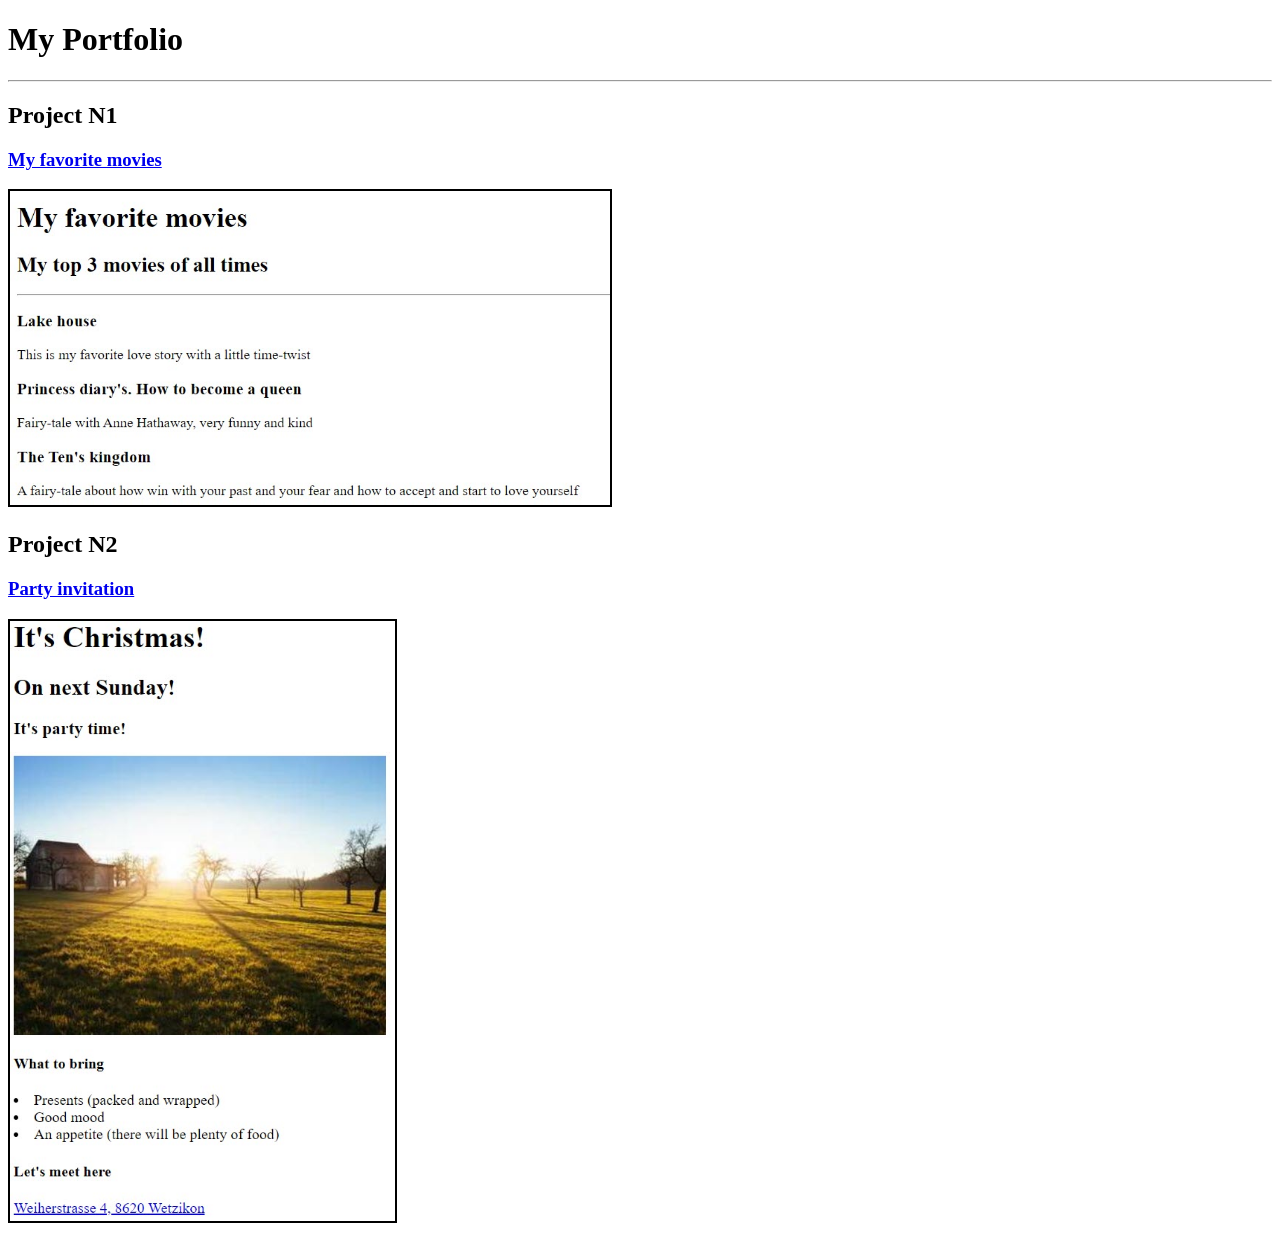
==== index.html @ 96f9e2df "Add files via upload" ====
<!-- TODO 1: Create the HTML Boilerplate -->
<!DOCTYPE html>
<html lang="en">
<head>
    <meta charset="UTF-8">
    <meta name="viewport" content="width=device-width, initial-scale=1.0">
    <title>Document</title>
</head>
<body>
    <h1>My Portfolio</h1>
    <hr/>
    <h2>Project N1</h2>
    <h3> <a href=".\public\My-favorite-movies.html"> My favorite movies </a> </h3>
    <img src=".\assets\images\My favorite movies.jpg" alt="Screenshot with My favorite movies ranking" width="600" class="center" style="border: 2px solid;" >
    <h2>Project N2</h2>
    <h3> <a href=".\public\Party invitation.html"> Party invitation </a> </h3>
    <img src=".\assets\images\Party invitation.jpg" alt="Screenshot with Party invitation" height="600" style="border: 2px solid;" class="center">

</body>
</html>
<!-- TODO 2: Add Your previous projects' HTML into the public folder -->

<!-- TODO 3: Take screenshots of your project previews and add the images to the images folder -->

<!-- TODO 4: Add titles/subtitles etc. -->

<!-- TODO 5: Add a link to the project pages -->

<!-- TODO 6: Add images to show the project previews
HINT for TODO 6: You can use the height attribute set to 200 to make the image smaller:
https://developer.mozilla.org/en-US/docs/Web/HTML/Element/img#attr-height -->

<!-- TODO 7: Add the Contact Me and About Me page links -->
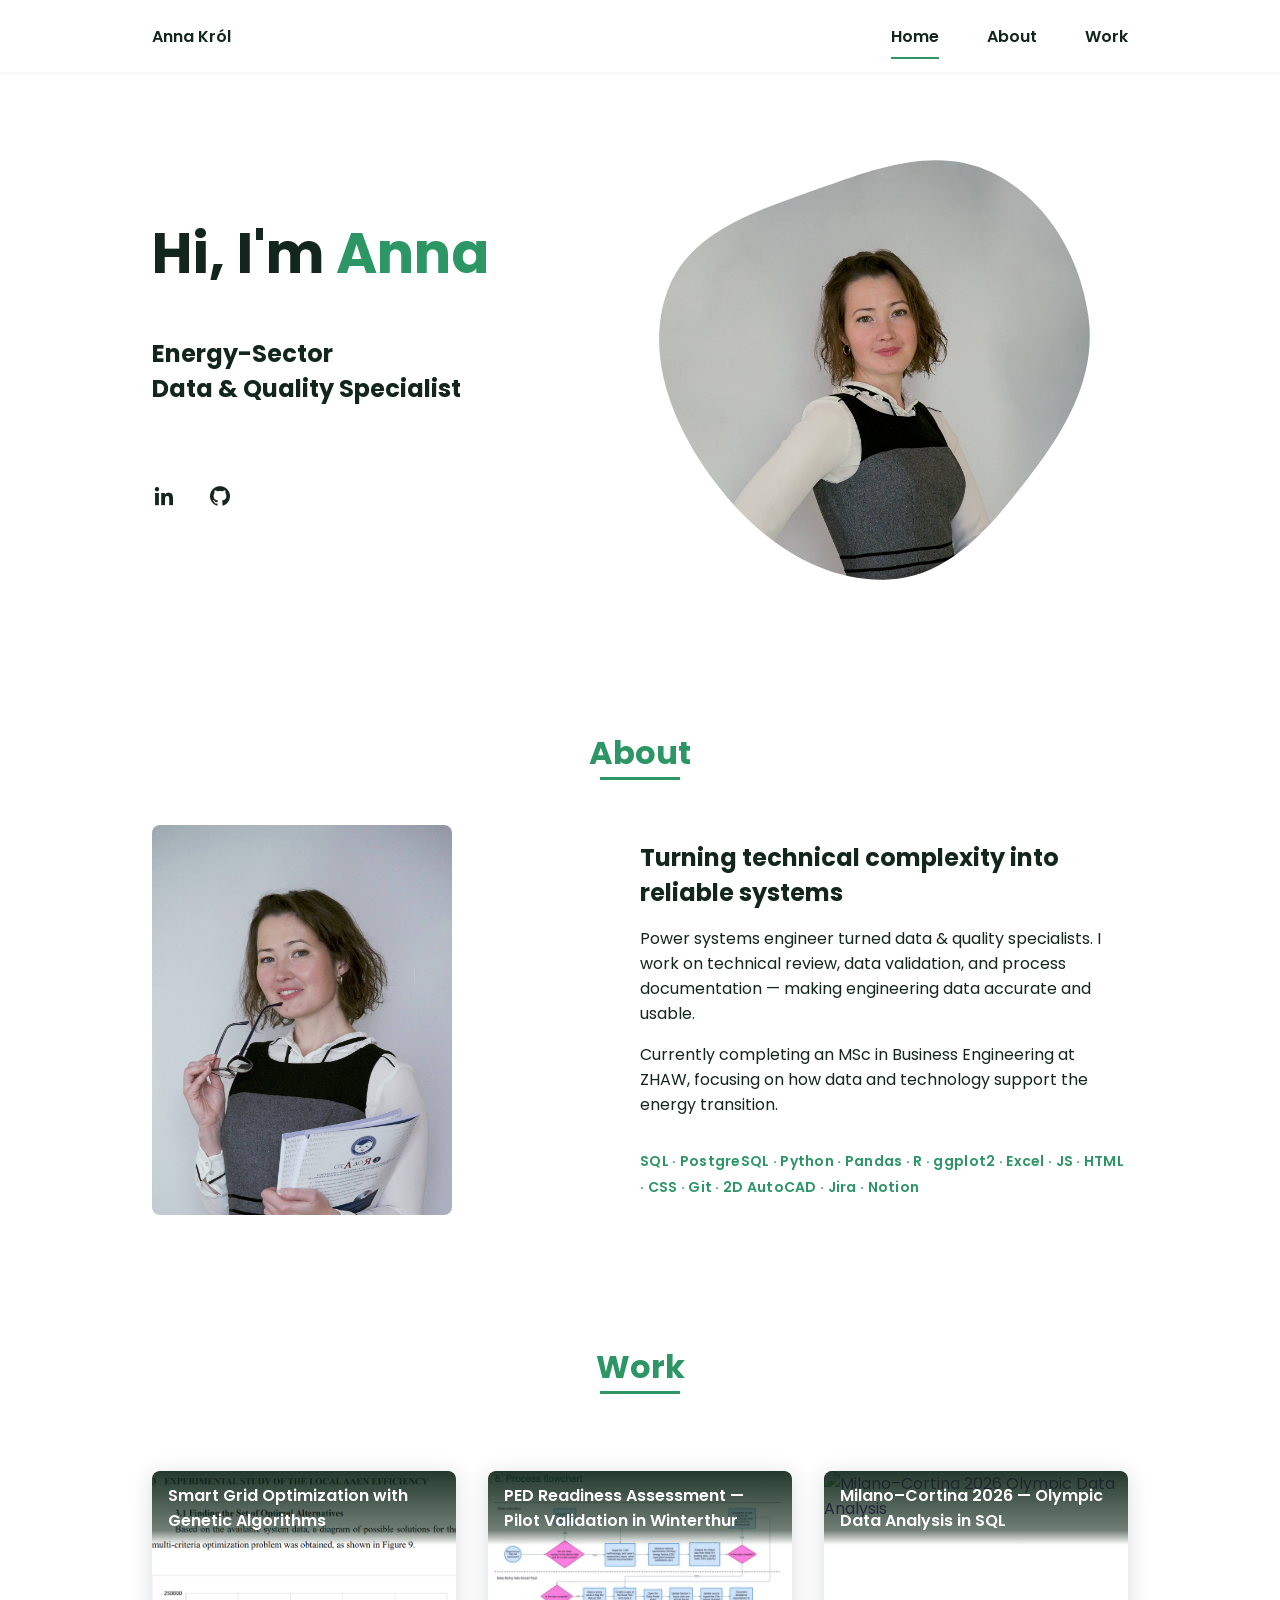
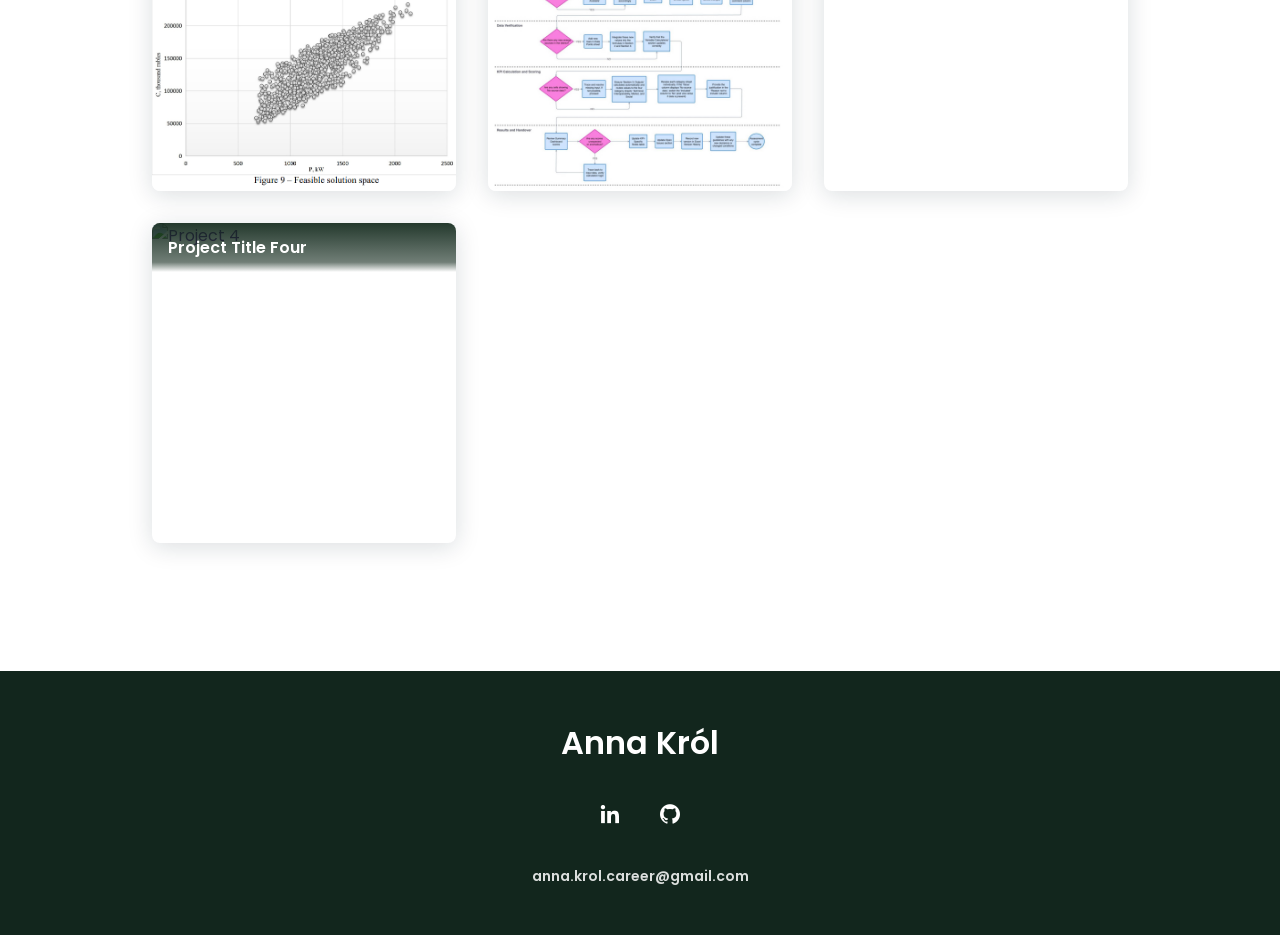
==== commit ec0a76be: "customised version" ====
--- a/index.html
+++ b/index.html
@@ -1,33 +1,163 @@
-<!-- TODO 1: Create the HTML Boilerplate -->
-<!DOCTYPE html>
-<html lang="en">
-<head>
-    <meta charset="UTF-8">
-    <meta name="viewport" content="width=device-width, initial-scale=1.0">
-    <title>Document</title>
-</head>
-<body>
-    <h1>My Portfolio</h1>
-    <hr/>
-    <h2>Project N1</h2>
-    <h3> <a href=".\public\My-favorite-movies.html"> My favorite movies </a> </h3>
-    <img src=".\assets\images\My favorite movies.jpg" alt="Screenshot with My favorite movies ranking" width="600" class="center" style="border: 2px solid;" >
-    <h2>Project N2</h2>
-    <h3> <a href=".\public\Party invitation.html"> Party invitation </a> </h3>
-    <img src=".\assets\images\Party invitation.jpg" alt="Screenshot with Party invitation" height="600" style="border: 2px solid;" class="center">
-
-</body>
-</html>
-<!-- TODO 2: Add Your previous projects' HTML into the public folder -->
-
-<!-- TODO 3: Take screenshots of your project previews and add the images to the images folder -->
-
-<!-- TODO 4: Add titles/subtitles etc. -->
-
-<!-- TODO 5: Add a link to the project pages -->
-
-<!-- TODO 6: Add images to show the project previews
-HINT for TODO 6: You can use the height attribute set to 200 to make the image smaller:
-https://developer.mozilla.org/en-US/docs/Web/HTML/Element/img#attr-height -->
-
-<!-- TODO 7: Add the Contact Me and About Me page links -->+<!DOCTYPE html>
+<html lang="en">
+    <head>
+        <meta charset="UTF-8">
+        <meta name="viewport" content="width=device-width, initial-scale=1.0">
+
+        <link rel="stylesheet" href="assets/css/styles.css">
+
+        <!-- =====BOX ICONS===== -->
+        <link href='https://cdn.jsdelivr.net/npm/boxicons@2.0.5/css/boxicons.min.css' rel='stylesheet'>
+
+        <title>Anna Król | Portfolio</title>
+    </head>
+    <body>
+        <!--===== HEADER =====-->
+        <header class="l-header">
+            <nav class="nav bd-grid">
+                <div>
+                    <a href="#" class="nav__logo">Anna Król</a>
+                </div>
+
+                <div class="nav__menu" id="nav-menu">
+                    <ul class="nav__list">
+                        <li class="nav__item"><a href="#home" class="nav__link active-link">Home</a></li>
+                        <li class="nav__item"><a href="#about" class="nav__link">About</a></li>
+                        <li class="nav__item"><a href="#work" class="nav__link">Work</a></li>
+                    </ul>
+                </div>
+
+                <div class="nav__toggle" id="nav-toggle">
+                    <i class='bx bx-menu'></i>
+                </div>
+            </nav>
+        </header>
+
+        <main class="l-main">
+            <!--===== HOME =====-->
+            <section class="home bd-grid" id="home">
+                <div class="home__data">
+                    <h1 class="home__title">Hi, I'm <span class="home__title-color">Anna</span></h1>
+                    <h2 class="home__subtitle"><span class="home__subtitle-color">Energy-Sector <br> Data &amp; Quality Specialist</span></h2>
+                </div>
+
+                <div class="home__social">
+                    <a href="https://www.linkedin.com/in/anna-krol-/" target="_blank" rel="noopener noreferrer" class="home__social-icon" aria-label="LinkedIn"><i class='bx bxl-linkedin'></i></a>
+                    <a href="https://github.com/anitak" target="_blank" rel="noopener noreferrer" class="home__social-icon" aria-label="GitHub"><i class='bx bxl-github'></i></a>
+                </div>
+
+                <div class="home__img">
+                    <svg class="home__blob" viewBox="0 0 500 500" xmlns="http://www.w3.org/2000/svg" xmlns:xlink="http://www.w3.org/1999/xlink">
+                        <mask id="mask0" mask-type="alpha">
+                            <path d="M9.19024 145.964C34.0253 76.5814 114.865 54.7299 184.111 29.4823C245.804 6.98884 311.86 -14.9503 370.735 14.143C431.207 44.026 467.948 107.508 477.191 174.311C485.897 237.229 454.931 294.377 416.506 344.954C373.74 401.245 326.068 462.801 255.442 466.189C179.416 469.835 111.552 422.137 65.1576 361.805C17.4835 299.81 -17.1617 219.583 9.19024 145.964Z"/>
+                        </mask>
+                        <g mask="url(#mask0)">
+                            <path d="M9.19024 145.964C34.0253 76.5814 114.865 54.7299 184.111 29.4823C245.804 6.98884 311.86 -14.9503 370.735 14.143C431.207 44.026 467.948 107.508 477.191 174.311C485.897 237.229 454.931 294.377 416.506 344.954C373.74 401.245 326.068 462.801 255.442 466.189C179.416 469.835 111.552 422.137 65.1576 361.805C17.4835 299.81 -17.1617 219.583 9.19024 145.964Z"/>
+                            <image class="home__blob-img" x="0"  width="500" height="500" preserveAspectRatio="xMidYMid slice" href="assets/img/pers1.jpg"/>
+
+                        </g>
+                    </svg>
+                </div>
+            </section>
+
+            <!--===== ABOUT =====-->
+            <section class="about section " id="about">
+                <h2 class="section-title">About</h2>
+
+                <div class="about__container bd-grid">
+                    <div class="about__img">
+                        <img src="assets/img/pers2.jpg" alt="Anna Król">
+                    </div>
+                    
+                    <div>
+                        <h2 class="about__subtitle">Turning technical complexity into reliable systems</h2>
+                        <p class="about__text">Power systems engineer turned data &amp; quality specialists. I work on technical review, data validation, and process documentation — making engineering data accurate and usable.</p>
+                        <p class="about__text">Currently completing an MSc in Business Engineering at ZHAW, focusing on how data and technology support the energy transition.</p>
+                        <p class="about__skills-strip">SQL · PostgreSQL · Python · Pandas · R · ggplot2 · Excel · JS · HTML · CSS · Git · 2D AutoCAD · Jira · Notion</p>
+                    </div>
+                </div>
+            </section>
+
+            <!--===== SKILLS =====-->
+
+            <!--===== WORK =====-->
+            <section class="work section" id="work">
+                <h2 class="section-title">Work</h2>
+
+                <div class="work__container bd-grid">
+
+                    <a href="" class="work__card">
+                        <img src="assets/img/project1.jpg" alt="Smart Grid Optimization" class="work__img">
+                        <div class="work__title-bar">
+                            <h3 class="work__title">Smart Grid Optimization with Genetic Algorithms</h3>
+                        </div>
+                        <div class="work__overlay">
+                            <p class="work__desc">Graduation thesis. Optimized power distribution in a local active-adaptive network using a genetic algorithm, validated on a hardware-in-the-loop simulation stand.</p>
+                        </div>
+                        <div class="work__caption">
+                            <span class="work__caption-title">Smart Grid Optimization with Genetic Algorithms</span>
+                        </div>
+                    </a>
+
+                    <a href="" class="work__card">
+                        <img src="assets/img/project2.jpg" alt="PED Readiness Assessment" class="work__img">
+                        <div class="work__title-bar">
+                            <h3 class="work__title">PED Readiness Assessment — Pilot Validation in Winterthur</h3>
+                        </div>
+                        <div class="work__overlay">
+                            <p class="work__desc">Validated a KPI-based readiness framework for Positive Energy Districts by applying it to a real pilot site. Harmonized data from 14 sources, calculated 18 of 36 KPIs, and identified structural gaps in the tool — delivering practical guidelines and a process flowchart for future use.</p>
+                        </div>
+                        <div class="work__caption">
+                            <span class="work__caption-title">PED Readiness Assessment — Pilot Validation in Winterthur</span>
+                        </div>
+                    </a>
+
+                    <a href="" class="work__card">
+                        <img src="assets/img/work3.jpg" alt="Milano–Cortina 2026 Olympic Data Analysis" class="work__img">
+                        <div class="work__title-bar">
+                            <h3 class="work__title">Milano–Cortina 2026 — Olympic Data Analysis in SQL</h3>
+                        </div>
+                        <div class="work__overlay">
+                            <p class="work__desc">Explored scheduling, venue distribution, and medal patterns of the 2026 Winter Olympics using DuckDB SQL. Showed how aggregation choices and data structure shape conclusions about country dominance and performance.</p>
+                        </div>
+                        <div class="work__caption">
+                            <span class="work__caption-title">Milano–Cortina 2026 — Olympic Data Analysis in SQL</span>
+                        </div>
+                    </a>
+
+                    <a href="" class="work__card">
+                        <img src="assets/img/work4.jpg" alt="Project 4" class="work__img">
+                        <div class="work__title-bar">
+                            <h3 class="work__title">Project Title Four</h3>
+                        </div>
+                        <div class="work__overlay">
+                            <p class="work__desc">Short description of what this project involved and the tools used.</p>
+                        </div>
+                        <div class="work__caption">
+                            <span class="work__caption-title">Project Title Four</span>
+                        </div>
+                    </a>
+
+                </div>
+            </section>
+
+        </main>
+
+        <!--===== FOOTER =====-->
+        <footer class="footer">
+            <p class="footer__title">Anna Król</p>
+            <div class="footer__social">
+                <a href="https://www.linkedin.com/in/anna-krol-/" target="_blank" rel="noopener noreferrer" class="footer__icon" aria-label="LinkedIn"><i class='bx bxl-linkedin'></i></a>
+                <a href="https://github.com/anitak" target="_blank" rel="noopener noreferrer" class="footer__icon" aria-label="GitHub"><i class='bx bxl-github'></i></a>
+            </div>
+            <p class="footer__copy"><a href="mailto:anna.krol.career@gmail.com" class="footer__email">anna.krol.career@gmail.com</a></p>
+        </footer>
+
+
+        <!--===== SCROLL REVEAL =====-->
+        <script src="https://unpkg.com/scrollreveal"></script>
+
+        <!--===== MAIN JS =====-->
+        <script src="assets/js/main.js"></script>
+    </body>
+</html>
--- a/assets/css/styles.css
+++ b/assets/css/styles.css
@@ -0,0 +1,585 @@
+/*===== GOOGLE FONTS =====*/
+@import url("https://fonts.googleapis.com/css2?family=Poppins:wght@400;600;700&display=swap");
+/*===== VARIABLES CSS =====*/
+:root {
+  --header-height: 3rem;
+  --font-semi: 600;
+  /*===== Colores =====*/
+  /*Purple 260 - Red 355 - Blue 224 - Pink 340*/
+  /* HSL color mode */
+  --hue-color: 152;
+  --first-color: hsl(152, 55%, 38%);
+  --second-color: hsl(152, 35%, 11%);
+  /*===== Fuente y tipografia =====*/
+  --body-font: "Poppins", sans-serif;
+  --big-font-size: 2rem;
+  --h2-font-size: 1.25rem;
+  --normal-font-size: .938rem;
+  --smaller-font-size: .75rem;
+  /*===== Margenes =====*/
+  --mb-2: 1rem;
+  --mb-4: 2rem;
+  --mb-5: 2.5rem;
+  --mb-6: 3rem;
+  /*===== z index =====*/
+  --z-back: -10;
+  --z-fixed: 100;
+}
+@media screen and (min-width: 968px) {
+  :root {
+    --big-font-size: 3.5rem;
+    --h2-font-size: 2rem;
+    --normal-font-size: 1rem;
+    --smaller-font-size: .875rem;
+  }
+}
+
+/*===== BASE =====*/
+*, ::before, ::after {
+  box-sizing: border-box;
+}
+
+html {
+  scroll-behavior: smooth;
+}
+
+body {
+  margin: var(--header-height) 0 0 0;
+  font-family: var(--body-font);
+  font-size: var(--normal-font-size);
+  color: var(--second-color);
+}
+
+h1, h2, p {
+  margin: 0;
+}
+
+ul {
+  margin: 0;
+  padding: 0;
+  list-style: none;
+}
+
+a {
+  text-decoration: none;
+}
+
+img {
+  max-width: 100%;
+  height: auto;
+  display: block;
+}
+
+/*===== CLASS CSS ===== */
+.section-title {
+  position: relative;
+  font-size: var(--h2-font-size);
+  color: var(--first-color);
+  margin-top: var(--mb-2);
+  margin-bottom: var(--mb-4);
+  text-align: center;
+}
+.section-title::after {
+  position: absolute;
+  content: "";
+  width: 64px;
+  height: 0.18rem;
+  left: 0;
+  right: 0;
+  margin: auto;
+  top: 2rem;
+  background-color: var(--first-color);
+}
+
+.section {
+  padding-top: 3rem;
+  padding-bottom: 2rem;
+}
+
+/*===== LAYOUT =====*/
+.bd-grid {
+  max-width: 1024px;
+  width: 100%;
+  display: grid;
+  margin-left: auto;
+  margin-right: auto;
+  padding-left: 1.5rem;
+  padding-right: 1.5rem;
+  box-sizing: border-box;
+}
+
+.l-header {
+  width: 100%;
+  position: fixed;
+  top: 0;
+  left: 0;
+  z-index: var(--z-fixed);
+  background-color: #fff;
+  box-shadow: 0 1px 4px rgba(146, 161, 176, 0.15);
+}
+
+/*===== NAV =====*/
+.nav {
+  height: var(--header-height);
+  display: flex;
+  justify-content: space-between;
+  align-items: center;
+  font-weight: var(--font-semi);
+  max-width: 1024px;
+  width: 100%;
+  margin-left: auto;
+  margin-right: auto;
+  padding-left: 1.5rem;
+  padding-right: 1.5rem;
+}
+@media screen and (max-width: 767px) {
+  .nav__menu {
+    position: fixed;
+    top: var(--header-height);
+    right: -100%;
+    width: 80%;
+    height: 100%;
+    padding: 2rem;
+    background-color: var(--second-color);
+    transition: 0.5s;
+  }
+}
+.nav__item {
+  margin-bottom: var(--mb-4);
+}
+.nav__link {
+  position: relative;
+  color: #fff;
+}
+.nav__link:hover {
+  position: relative;
+}
+.nav__link:hover::after {
+  position: absolute;
+  content: "";
+  width: 100%;
+  height: 0.18rem;
+  left: 0;
+  top: 2rem;
+  background-color: var(--first-color);
+}
+.nav__logo {
+  color: var(--second-color);
+}
+.nav__toggle {
+  color: var(--second-color);
+  font-size: 1.5rem;
+  cursor: pointer;
+}
+
+/*Active menu*/
+.active-link::after {
+  position: absolute;
+  content: "";
+  width: 100%;
+  height: 0.18rem;
+  left: 0;
+  top: 2rem;
+  background-color: var(--first-color);
+}
+
+/*=== Show menu ===*/
+.show {
+  right: 0;
+}
+
+/*===== HOME =====*/
+.home {
+  position: relative;
+  row-gap: 1.5rem;
+  padding: 4rem 1.5rem 5rem;
+}
+.home__data {
+  align-self: center;
+}
+.home__title {
+  font-size: var(--big-font-size);
+  margin-bottom: var(--mb-5);
+}
+.home__title-color {
+  color: var(--first-color);
+}
+.home__social {
+  display: flex;
+  flex-direction: column;
+}
+.home__social-icon {
+  width: max-content;
+  margin-bottom: var(--mb-2);
+  font-size: 1.5rem;
+  color: var(--second-color);
+}
+.home__social-icon:hover {
+  color: var(--first-color);
+}
+.home__img {
+  width: 100%;
+  max-width: 300px;
+  justify-self: center;
+}
+.home__blob {
+  width: 100%;
+  height: auto;
+}
+.home__blob-img {
+  /* width: 360px; */
+
+}
+
+/*BUTTONS*/
+.button {
+  display: inline-block;
+  background-color: var(--first-color);
+  color: #fff;
+  padding: 0.75rem 2.5rem;
+  font-weight: var(--font-semi);
+  border-radius: 0.5rem;
+  transition: 0.3s;
+}
+.button:hover {
+  box-shadow: 0px 10px 36px rgba(0, 0, 0, 0.15);
+}
+
+/* ===== ABOUT =====*/
+.about__container {
+  row-gap: 2rem;
+  text-align: center;
+}
+.about__subtitle {
+  margin-bottom: var(--mb-2);
+}
+.about__text {
+  margin-bottom: var(--mb-2);
+}
+.about__skills-strip {
+  margin-top: var(--mb-4);
+  font-size: var(--smaller-font-size);
+  font-weight: var(--font-semi);
+  color: var(--first-color);
+  letter-spacing: 0.02em;
+  line-height: 1.8;
+}
+.about__img {
+  justify-self: start;
+}
+.about__img img {
+  width: 200px;
+  height: 260px;
+  object-fit: cover;
+  object-position: top center;
+  border-radius: 0.5rem;
+}
+
+/* ===== SKILLS =====*/
+.skills__groups {
+  grid-template-columns: 1fr;
+  row-gap: 2rem;
+}
+.skills__group {
+  background-color: #fff;
+  border-radius: 0.5rem;
+  padding: 1.5rem;
+  box-shadow: 0px 4px 25px rgba(14, 36, 49, 0.1);
+}
+.skills__group-header {
+  display: flex;
+  align-items: center;
+  gap: 0.75rem;
+  margin-bottom: 1rem;
+}
+.skills__group-icon {
+  font-size: 1.75rem;
+  color: var(--first-color);
+  flex-shrink: 0;
+}
+.skills__group-title {
+  font-size: var(--h2-font-size);
+  color: var(--second-color);
+  font-weight: var(--font-semi);
+  margin: 0;
+}
+.skills__tags {
+  display: flex;
+  flex-wrap: wrap;
+  gap: 0.5rem;
+  list-style: none;
+  padding: 0;
+  margin: 0;
+}
+.skills__tag {
+  background-color: hsl(var(--hue-color), 70%, 94%);
+  color: var(--first-color);
+  font-size: var(--smaller-font-size);
+  font-weight: var(--font-semi);
+  padding: 0.3rem 0.75rem;
+  border-radius: 2rem;
+}
+.skills__tag-note {
+  font-weight: 400;
+  opacity: 0.7;
+}
+
+@media screen and (min-width: 576px) {
+  .skills__groups {
+    grid-template-columns: repeat(2, 1fr);
+    column-gap: 2rem;
+  }
+}
+@media screen and (min-width: 768px) {
+  .skills__groups {
+    grid-template-columns: repeat(2, 1fr);
+    column-gap: 2rem;
+    row-gap: 2rem;
+  }
+}
+
+/* ===== WORK =====*/
+.work__container {
+  grid-template-columns: 1fr;
+  row-gap: 2rem;
+  padding-bottom: 2rem;
+}
+.work__card {
+  position: relative;
+  border-radius: 0.5rem;
+  overflow: hidden;
+  box-shadow: 0px 4px 25px rgba(14, 36, 49, 0.15);
+}
+.work__img {
+  width: 100%;
+  height: 280px;
+  object-fit: cover;
+  display: block;
+  transition: transform 0.4s ease;
+}
+.work__card:hover .work__img {
+  transform: scale(1.04);
+}
+.work__title-bar {
+  position: absolute;
+  top: 0;
+  left: 0;
+  right: 0;
+  padding: 0.75rem 1rem;
+  background: linear-gradient(to bottom, rgba(17, 40, 27, 0.92) 0%, rgba(17, 40, 27, 0.6) 80%, transparent 100%);
+}
+.work__title {
+  color: #fff;
+  font-size: var(--normal-font-size);
+  font-weight: var(--font-semi);
+  margin: 0;
+}
+.work__overlay {
+  position: absolute;
+  inset: 0;
+  background: rgba(17, 40, 27, 0.82);
+  display: flex;
+  flex-direction: column;
+  justify-content: center;
+  align-items: center;
+  text-align: center;
+  padding: 2rem;
+  opacity: 0;
+  transition: opacity 0.35s ease;
+}
+.work__card:hover .work__overlay {
+  opacity: 1;
+}
+.work__desc {
+  color: rgba(255, 255, 255, 0.85);
+  font-size: var(--smaller-font-size);
+  line-height: 1.6;
+  margin-bottom: 1rem;
+  max-width: 480px;
+}
+/* Mobile caption — visible on touch devices instead of overlay */
+.work__caption {
+  display: none;
+  padding: 0.6rem 1rem;
+  background-color: var(--second-color);
+}
+.work__caption-title {
+  color: #fff;
+  font-size: var(--smaller-font-size);
+  font-weight: var(--font-semi);
+}
+@media (hover: none) {
+  .work__overlay {
+    display: none;
+  }
+  .work__caption {
+    display: block;
+  }
+}
+@media screen and (min-width: 768px) {
+  .work__container {
+    grid-template-columns: repeat(2, 1fr);
+    column-gap: 2rem;
+  }
+  .work__img {
+    height: 320px;
+  }
+}
+
+/* ===== CONTACT =====*/
+.contact__input {
+  width: 100%;
+  font-size: var(--normal-font-size);
+  font-weight: var(--font-semi);
+  padding: 1rem;
+  border-radius: 0.5rem;
+  border: 1.5px solid var(--second-color);
+  outline: none;
+  margin-bottom: var(--mb-4);
+}
+.contact__button {
+  display: block;
+  border: none;
+  outline: none;
+  font-size: var(--normal-font-size);
+  cursor: pointer;
+  margin-left: auto;
+}
+
+/* ===== FOOTER =====*/
+.footer {
+  background-color: var(--second-color);
+  color: #fff;
+  text-align: center;
+  font-weight: var(--font-semi);
+  padding: 3rem 0;
+  margin-top: 3rem;
+}
+.footer__title {
+  font-size: 2rem;
+  margin-bottom: var(--mb-4);
+}
+.footer__social {
+  margin-bottom: var(--mb-4);
+}
+.footer__icon {
+  font-size: 1.5rem;
+  color: #fff;
+  margin: 0 var(--mb-2);
+}
+.footer__copy {
+  font-size: var(--smaller-font-size);
+}
+.footer__email {
+  color: #fff;
+  opacity: 0.85;
+  text-decoration: none;
+}
+.footer__email:hover {
+  opacity: 1;
+  text-decoration: underline;
+}
+
+/* ===== MEDIA QUERIES=====*/
+@media screen and (max-width: 320px) {
+  .home {
+    row-gap: 2rem;
+  }
+  .home__img {
+    max-width: 200px;
+  }
+}
+@media screen and (min-width: 576px) {
+  .home {
+    padding: 4rem 1.5rem 2rem;
+    grid-template-columns: 1fr 1fr;
+    align-items: center;
+  }
+  .home__data {
+    grid-column: 1;
+    grid-row: 1;
+  }
+  .home__social {
+    grid-column: 1;
+    grid-row: 2;
+    padding-top: 0;
+    padding-bottom: 0;
+    flex-direction: row;
+    align-self: start;
+  }
+  .home__social-icon {
+    margin-bottom: 0;
+    margin-right: var(--mb-4);
+  }
+  .home__img {
+    grid-column: 2;
+    grid-row: 1 / span 2;
+    max-width: 320px;
+  }
+  .about__container {
+    grid-template-columns: repeat(2, 1fr);
+    align-items: center;
+    text-align: initial;
+  }
+  .work__container {
+    column-gap: 2rem;
+    padding-top: 2rem;
+  }
+}
+@media screen and (min-width: 768px) {
+  body {
+    margin: 0;
+  }
+  .section {
+    padding-top: 4rem;
+    padding-bottom: 3rem;
+  }
+  .section-title {
+    margin-bottom: var(--mb-6);
+  }
+  .section-title::after {
+    width: 80px;
+    top: 3rem;
+  }
+  .nav {
+    height: calc(var(--header-height) + 1.5rem);
+  }
+  .nav__list {
+    display: flex;
+    padding-top: 0;
+  }
+  .nav__item {
+    margin-left: var(--mb-6);
+    margin-bottom: 0;
+  }
+  .nav__toggle {
+    display: none;
+  }
+  .nav__link {
+    color: var(--second-color);
+  }
+  .home {
+    padding: 8rem 1.5rem 2rem;
+  }
+  .home__img {
+    max-width: 400px;
+  }
+  .about__img img {
+    width: 300px;
+    height: 390px;
+    object-fit: cover;
+    object-position: top center;
+  }
+  .work__container {
+    grid-template-columns: repeat(3, 1fr);
+    column-gap: 2rem;
+  }
+}
+@media screen and (min-width: 992px) {
+  .home {
+    padding: 10rem 1.5rem 2rem;
+  }
+  .home__img {
+    max-width: 450px;
+  }
+}
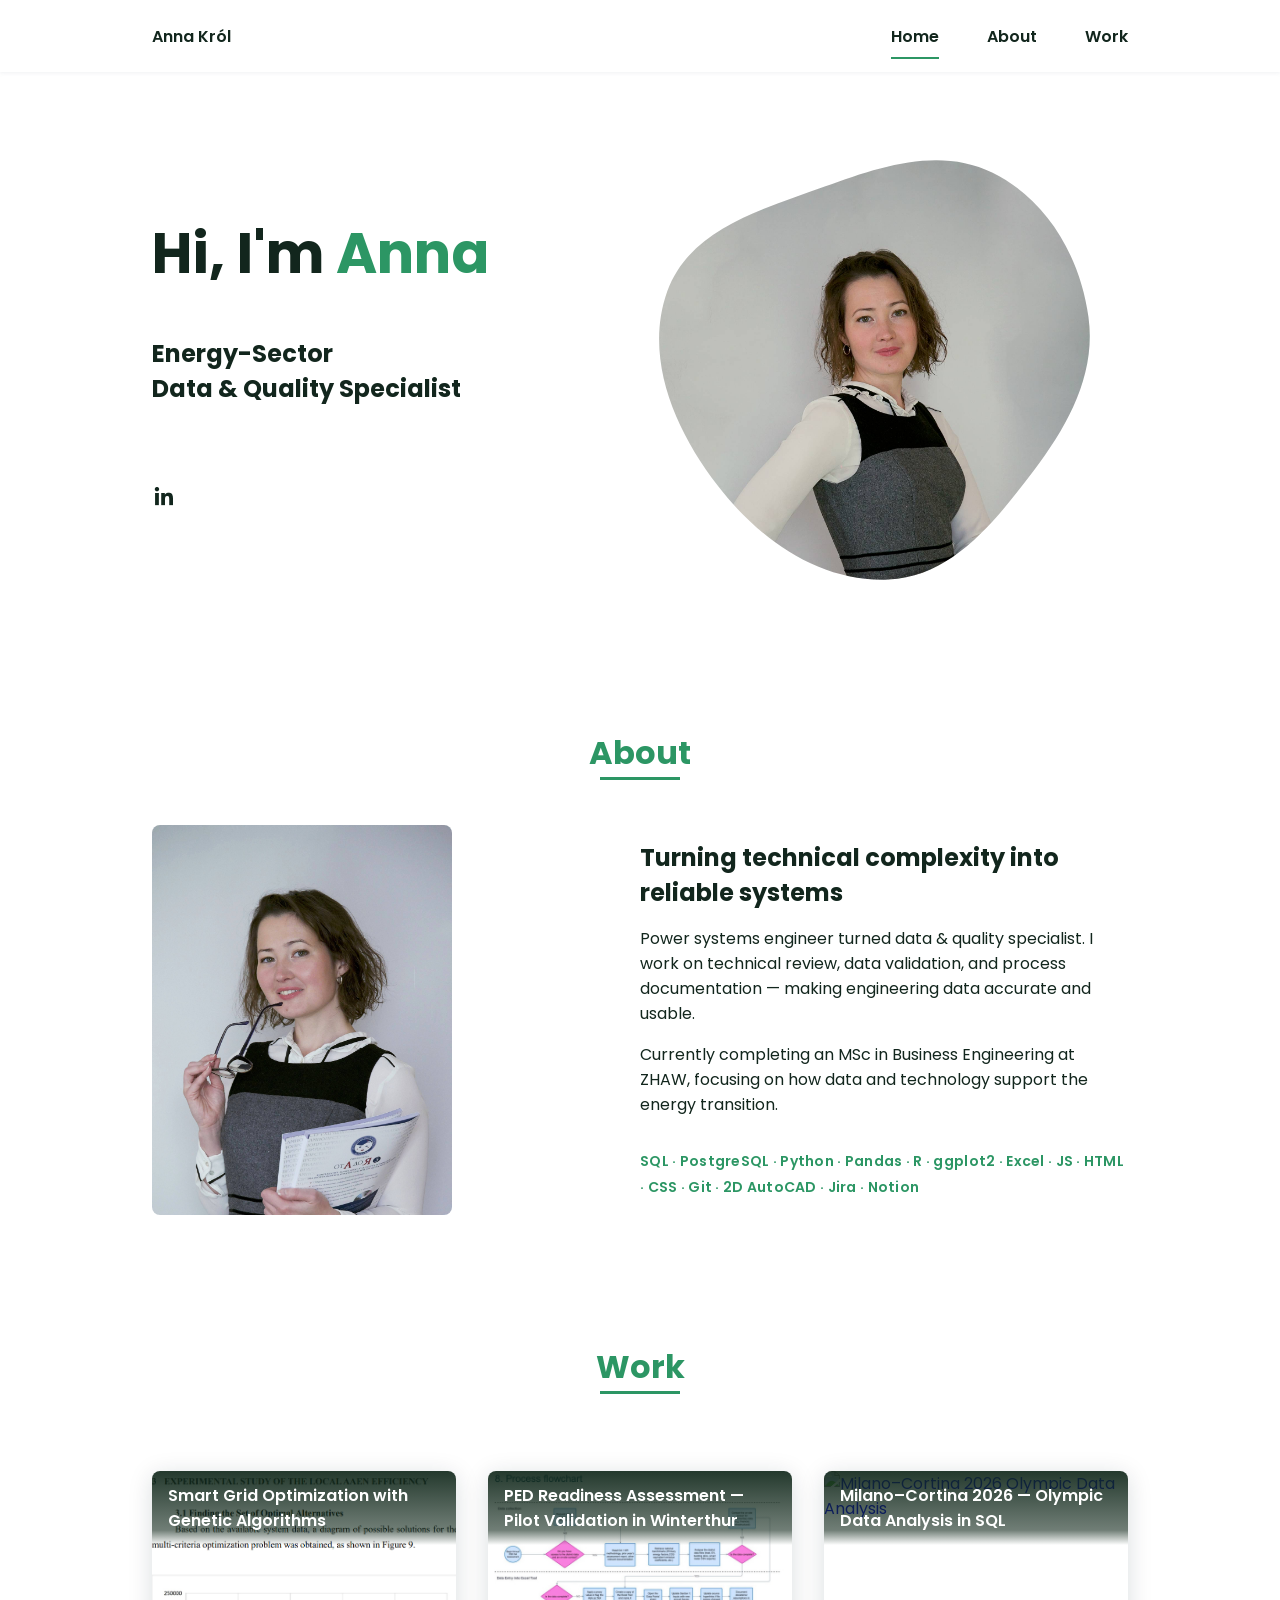
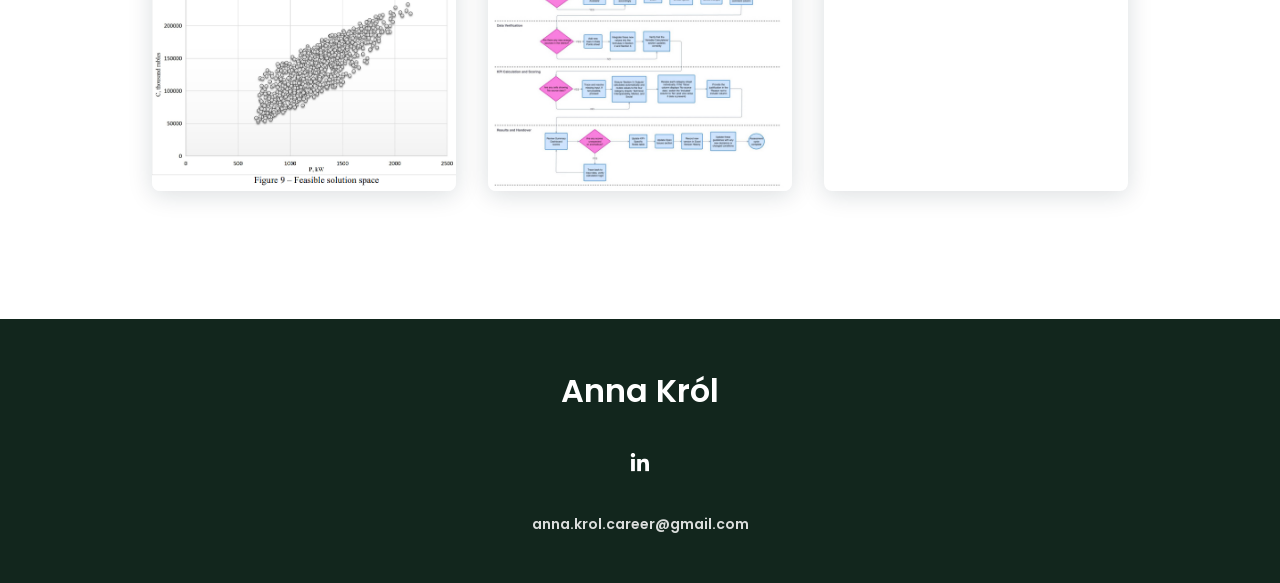
==== commit eead5286: "proj1 added" ====
--- a/index.html
+++ b/index.html
@@ -43,7 +43,7 @@
 
                 <div class="home__social">
                     <a href="https://www.linkedin.com/in/anna-krol-/" target="_blank" rel="noopener noreferrer" class="home__social-icon" aria-label="LinkedIn"><i class='bx bxl-linkedin'></i></a>
-                    <a href="https://github.com/anitak" target="_blank" rel="noopener noreferrer" class="home__social-icon" aria-label="GitHub"><i class='bx bxl-github'></i></a>
+                    <!-- <a href="https://github.com/AnnaKirin" target="_blank" rel="noopener noreferrer" class="home__social-icon" aria-label="GitHub"><i class='bx bxl-github'></i></a> -->
                 </div>
 
                 <div class="home__img">
@@ -53,7 +53,8 @@
                         </mask>
                         <g mask="url(#mask0)">
                             <path d="M9.19024 145.964C34.0253 76.5814 114.865 54.7299 184.111 29.4823C245.804 6.98884 311.86 -14.9503 370.735 14.143C431.207 44.026 467.948 107.508 477.191 174.311C485.897 237.229 454.931 294.377 416.506 344.954C373.74 401.245 326.068 462.801 255.442 466.189C179.416 469.835 111.552 422.137 65.1576 361.805C17.4835 299.81 -17.1617 219.583 9.19024 145.964Z"/>
-                            <image class="home__blob-img" x="0"  width="500" height="500" preserveAspectRatio="xMidYMid slice" href="assets/img/pers1.jpg"/>
+                            <image class="home__blob-img" x="0"  width="500" height="500"
+                                   preserveAspectRatio="xMidYMid slice" href="assets/img/pers1.jpg"/>
 
                         </g>
                     </svg>
@@ -71,7 +72,7 @@
                     
                     <div>
                         <h2 class="about__subtitle">Turning technical complexity into reliable systems</h2>
-                        <p class="about__text">Power systems engineer turned data &amp; quality specialists. I work on technical review, data validation, and process documentation — making engineering data accurate and usable.</p>
+                        <p class="about__text">Power systems engineer turned data &amp; quality specialist. I work on technical review, data validation, and process documentation — making engineering data accurate and usable.</p>
                         <p class="about__text">Currently completing an MSc in Business Engineering at ZHAW, focusing on how data and technology support the energy transition.</p>
                         <p class="about__skills-strip">SQL · PostgreSQL · Python · Pandas · R · ggplot2 · Excel · JS · HTML · CSS · Git · 2D AutoCAD · Jira · Notion</p>
                     </div>
@@ -86,7 +87,7 @@
 
                 <div class="work__container bd-grid">
 
-                    <a href="" class="work__card">
+                    <a href="https://github.com/AnnaKirin/GraduationThesis" target="_blank" rel="noopener noreferrer" class="work__card">
                         <img src="assets/img/project1.jpg" alt="Smart Grid Optimization" class="work__img">
                         <div class="work__title-bar">
                             <h3 class="work__title">Smart Grid Optimization with Genetic Algorithms</h3>
@@ -112,7 +113,7 @@
                         </div>
                     </a>
 
-                    <a href="" class="work__card">
+                    <a href="https://github.com/AnnaKirin/Milano-Cortina-2026-DataAnalysis" target="_blank" rel="noopener noreferrer" class="work__card">
                         <img src="assets/img/work3.jpg" alt="Milano–Cortina 2026 Olympic Data Analysis" class="work__img">
                         <div class="work__title-bar">
                             <h3 class="work__title">Milano–Cortina 2026 — Olympic Data Analysis in SQL</h3>
@@ -125,6 +126,7 @@
                         </div>
                     </a>
 
+                    <!-- Project 4 hidden for now
                     <a href="" class="work__card">
                         <img src="assets/img/work4.jpg" alt="Project 4" class="work__img">
                         <div class="work__title-bar">
@@ -137,6 +139,7 @@
                             <span class="work__caption-title">Project Title Four</span>
                         </div>
                     </a>
+                    -->
 
                 </div>
             </section>
@@ -148,7 +151,7 @@
             <p class="footer__title">Anna Król</p>
             <div class="footer__social">
                 <a href="https://www.linkedin.com/in/anna-krol-/" target="_blank" rel="noopener noreferrer" class="footer__icon" aria-label="LinkedIn"><i class='bx bxl-linkedin'></i></a>
-                <a href="https://github.com/anitak" target="_blank" rel="noopener noreferrer" class="footer__icon" aria-label="GitHub"><i class='bx bxl-github'></i></a>
+                <!-- <a href="https://github.com/AnnaKirin" target="_blank" rel="noopener noreferrer" class="footer__icon" aria-label="GitHub"><i class='bx bxl-github'></i></a> -->
             </div>
             <p class="footer__copy"><a href="mailto:anna.krol.career@gmail.com" class="footer__email">anna.krol.career@gmail.com</a></p>
         </footer>
